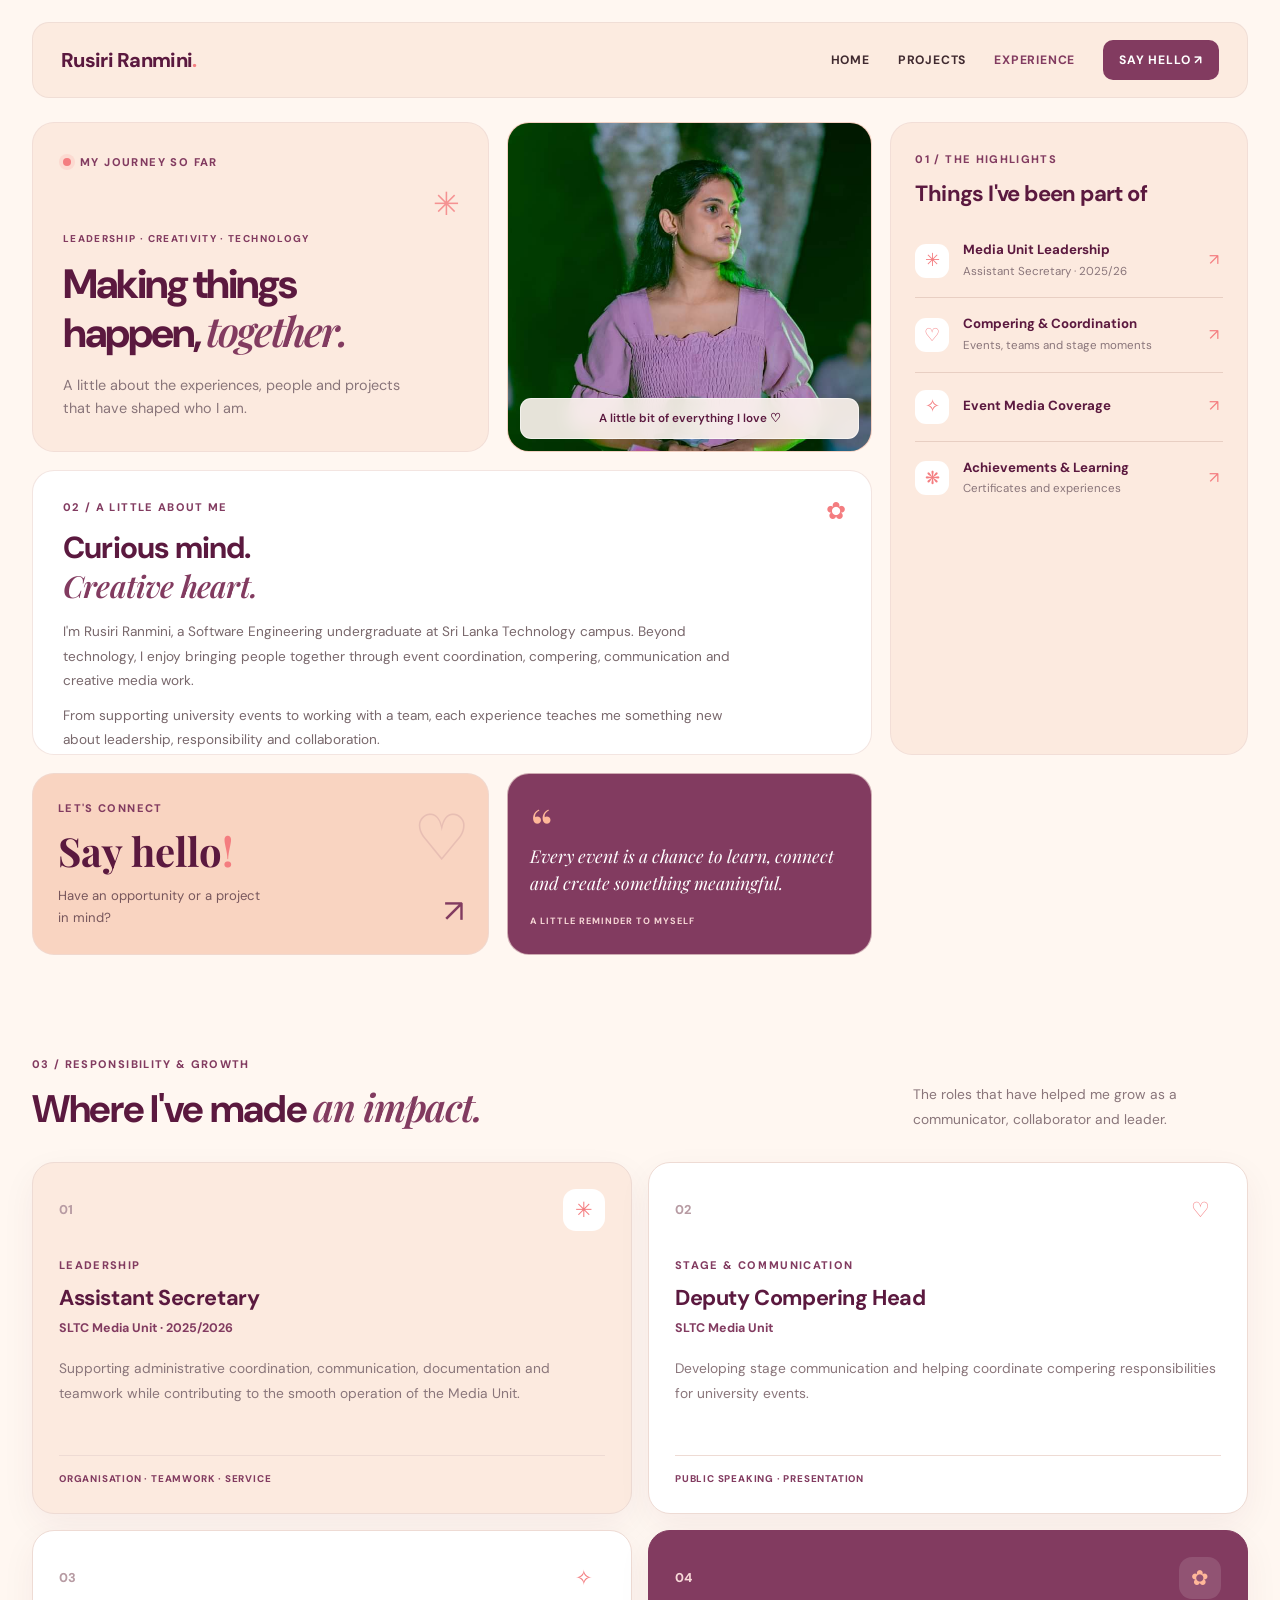
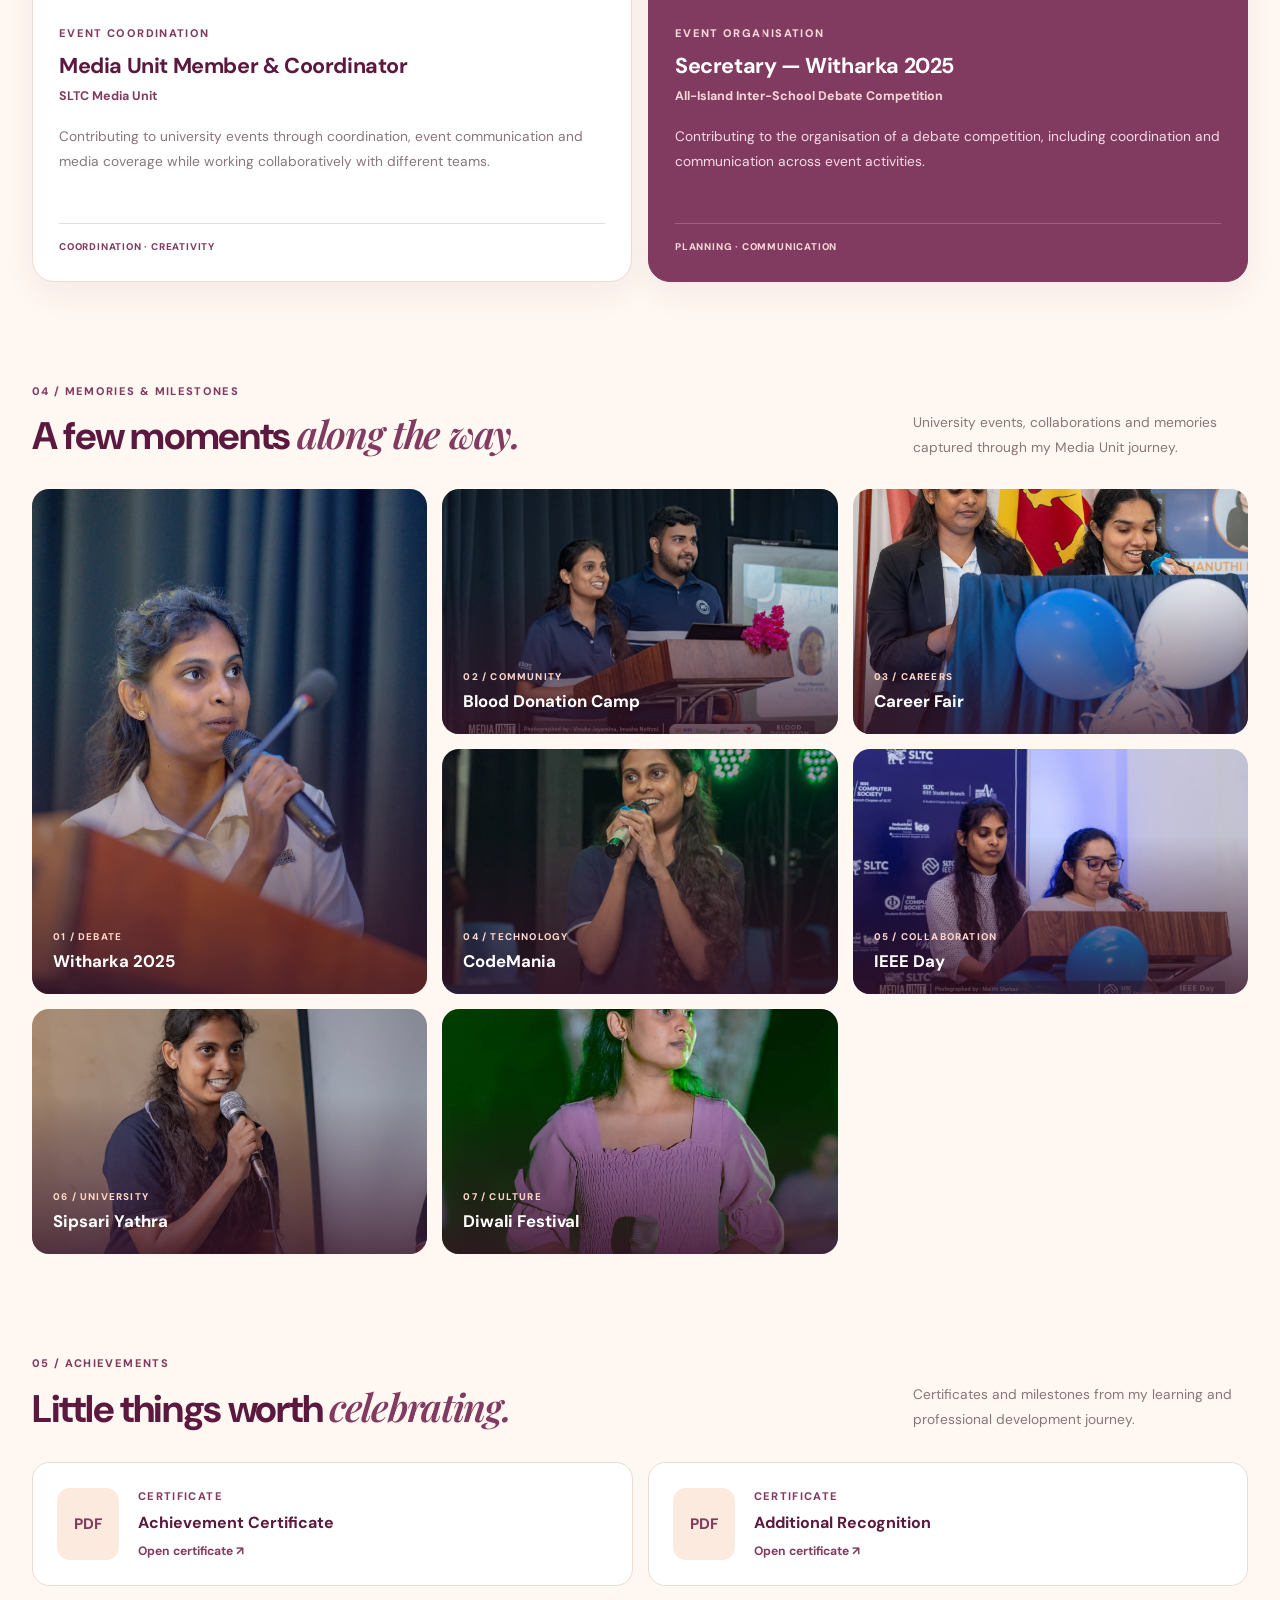
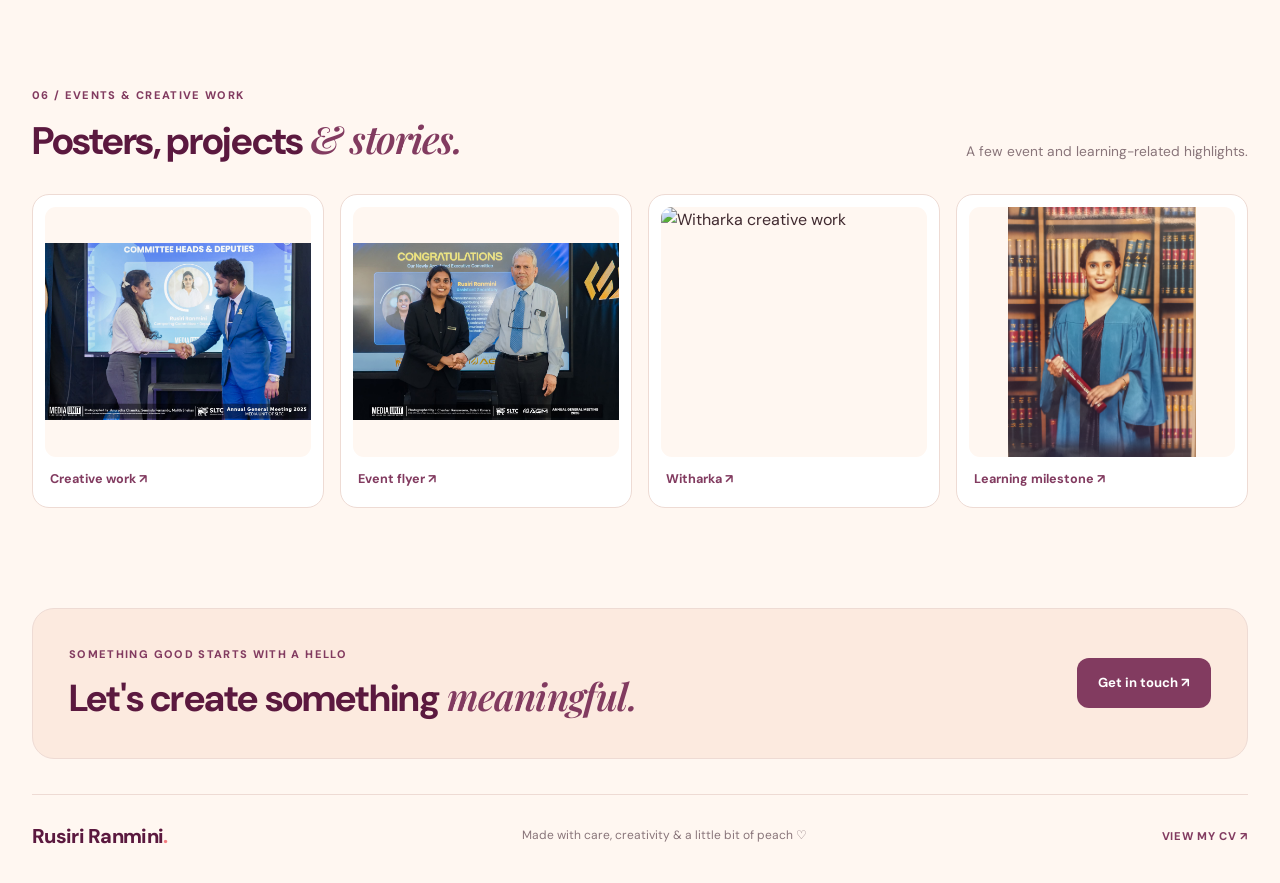
==== experience.html @ bc5a0834 "Prepare portfolio for publishing" ====
<!DOCTYPE html>
<html lang="en">
<head>
  <meta charset="UTF-8">
  <meta name="viewport" content="width=device-width, initial-scale=1.0">
  <meta name="description" content="Rusiri Ranmini's leadership, event management, media experience and achievements.">
  <title>Experience | Rusiri Ranmini</title>

  <link rel="preconnect" href="https://fonts.googleapis.com">
  <link rel="preconnect" href="https://fonts.gstatic.com" crossorigin>
  <link href="https://fonts.googleapis.com/css2?family=DM+Sans:wght@400;500;600;700;800&family=Playfair+Display:ital,wght@1,600;1,700&display=swap" rel="stylesheet">

  <link rel="stylesheet" href="experience.css">
</head>

<body>
  <div class="page-shell">

    <!-- NAVIGATION -->
    <header class="navbar">
      <a href="index.html" class="brand">Rusiri Ranmini<span>.</span></a>

      <nav class="nav-links">
        <a href="index.html">HOME</a>
        <a href="projects.html">PROJECTS</a>
        <a href="experience.html" class="active">EXPERIENCE</a>
        <a href="index.html#contact" class="nav-cta">SAY HELLO ↗</a>
      </nav>
    </header>

    <!-- HERO BENTO GRID -->
    <main>
      <section class="hero-grid">

        <div class="tile intro-tile">
          <span class="eyebrow"><span class="status-dot"></span> MY JOURNEY SO FAR</span>
          <div class="intro-bottom">
            <p class="small-label">LEADERSHIP · CREATIVITY · TECHNOLOGY</p>
            <h1>Making things<br>happen, <em>together.</em></h1>
            <p class="intro-note">
              A little about the experiences, people and projects
              that have shaped who I am.
            </p>
          </div>
          <span class="decorative-star">✳</span>
        </div>

        <div class="tile portrait-tile">
          <img
            src="images/experience/event photos/Diwali.jpeg"
            alt="Rusiri Ranmini at a university event"
            class="hero-photo"
          >
          <span class="photo-caption">A little bit of everything I love ♡</span>
        </div>

        <div class="tile highlights-tile">
          <div class="section-kicker">01 / THE HIGHLIGHTS</div>
          <h2>Things I've been part of</h2>

          <a href="#leadership" class="highlight-item">
            <span class="highlight-icon">✳</span>
            <span>
              <strong>Media Unit Leadership</strong>
              <small>Assistant Secretary · 2025/26</small>
            </span>
            <span class="item-arrow">↗</span>
          </a>

          <a href="#leadership" class="highlight-item">
            <span class="highlight-icon">♡</span>
            <span>
              <strong>Compering & Coordination</strong>
              <small>Events, teams and stage moments</small>
            </span>
            <span class="item-arrow">↗</span>
          </a>

          <a href="#events" class="highlight-item">
            <span class="highlight-icon">✧</span>
            <span>
              <strong>Event Media Coverage</strong>
            </span>
            <span class="item-arrow">↗</span>
          </a>

          <a href="#achievements" class="highlight-item">
            <span class="highlight-icon">❋</span>
            <span>
              <strong>Achievements & Learning</strong>
              <small>Certificates and experiences</small>
            </span>
            <span class="item-arrow">↗</span>
          </a>
        </div>

        <div class="tile about-tile">
          <span class="corner-icon">✿</span>
          <div class="section-kicker">02 / A LITTLE ABOUT ME</div>
          <h2>Curious mind.<br><em>Creative heart.</em></h2>
          <p>
            I'm Rusiri Ranmini, a Software Engineering undergraduate at
            Sri Lanka Technology campus. Beyond technology, I enjoy bringing
            people together through event coordination, compering,
            communication and creative media work.
          </p>
          <p>
            From supporting university events to working with a team,
            each experience teaches me something new about leadership,
            responsibility and collaboration.
          </p>
          <div class="tag-row">
            <span>Leadership</span>
            <span>Communication</span>
            <span>Event Management</span>
            <span>Creativity</span>
          </div>
        </div>

        <a href="index.html#contact" class="tile sayhi-tile">
          <span class="section-kicker">LET'S CONNECT</span>
          <h2>Say hello<span>!</span></h2>
          <p>Have an opportunity or a project in mind?</p>
          <span class="sayhi-arrow">↗</span>
          <span class="sayhi-decoration">♡</span>
        </a>

        <div class="tile quote-tile">
          <span class="quote-mark">“</span>
          <p>
            Every event is a chance to learn, connect and create
            something meaningful.
          </p>
          <span class="quote-credit">A LITTLE REMINDER TO MYSELF</span>
        </div>

      </section>

      <!-- LEADERSHIP -->
      <section class="content-section" id="leadership">
        <div class="section-heading">
          <div>
            <span class="section-kicker">03 / RESPONSIBILITY & GROWTH</span>
            <h2>Where I've made <em>an impact.</em></h2>
          </div>
          <p>
            The roles that have helped me grow as a communicator,
            collaborator and leader.
          </p>
        </div>

        <div class="role-grid">
          <article class="role-card role-featured">
            <div class="role-top">
              <span class="role-number">01</span>
              <span class="role-symbol">✳</span>
            </div>
            <span class="role-type">LEADERSHIP</span>
            <h3>Assistant Secretary</h3>
            <p class="role-organization">SLTC Media Unit · 2025/2026</p>
            <p class="role-description">
              Supporting administrative coordination, communication,
              documentation and teamwork while contributing to the
              smooth operation of the Media Unit.
            </p>
            <span class="role-footer">ORGANISATION · TEAMWORK · SERVICE</span>
          </article>

          <article class="role-card">
            <div class="role-top">
              <span class="role-number">02</span>
              <span class="role-symbol">♡</span>
            </div>
            <span class="role-type">STAGE & COMMUNICATION</span>
            <h3>Deputy Compering Head</h3>
            <p class="role-organization">SLTC Media Unit</p>
            <p class="role-description">
              Developing stage communication and helping coordinate
              compering responsibilities for university events.
            </p>
            <span class="role-footer">PUBLIC SPEAKING · PRESENTATION</span>
          </article>

          <article class="role-card">
            <div class="role-top">
              <span class="role-number">03</span>
              <span class="role-symbol">✧</span>
            </div>
            <span class="role-type">EVENT COORDINATION</span>
            <h3>Media Unit Member & Coordinator</h3>
            <p class="role-organization">SLTC Media Unit</p>
            <p class="role-description">
              Contributing to university events through coordination,
              event communication and media coverage while working
              collaboratively with different teams.
            </p>
            <span class="role-footer">COORDINATION · CREATIVITY</span>
          </article>

          <article class="role-card role-dark">
            <div class="role-top">
              <span class="role-number">04</span>
              <span class="role-symbol">✿</span>
            </div>
            <span class="role-type">EVENT ORGANISATION</span>
            <h3>Secretary — Witharka 2025</h3>
            <p class="role-organization">All-Island Inter-School Debate Competition</p>
            <p class="role-description">
              Contributing to the organisation of a debate competition,
              including coordination and communication across event
              activities.
            </p>
            <span class="role-footer">PLANNING · COMMUNICATION</span>
          </article>
        </div>
      </section>

      <!-- EVENTS GALLERY -->
      <section class="content-section" id="events">
        <div class="section-heading">
          <div>
            <span class="section-kicker">04 / MEMORIES & MILESTONES</span>
            <h2>A few moments <em>along the way.</em></h2>
          </div>
          <p>
            University events, collaborations and memories
            captured through my Media Unit journey.
          </p>
        </div>

        <div class="event-grid">

          <article class="event-card event-tall">
            <img src="images/experience/event photos/witharka.jpeg"
                 alt="Witharka event" loading="lazy">
            <div class="event-overlay">
              <span>01 / DEBATE</span>
              <h3>Witharka 2025</h3>
            </div>
          </article>

          <article class="event-card">
            <img src="images/experience/event photos/blooddonation.jpeg"
                 alt="Blood Donation Camp" loading="lazy">
            <div class="event-overlay">
              <span>02 / COMMUNITY</span>
              <h3>Blood Donation Camp</h3>
            </div>
          </article>

          <article class="event-card">
            <img src="images/experience/event photos/careerfair.jpeg"
                 alt="Career fair" loading="lazy">
            <div class="event-overlay">
              <span>03 / CAREERS</span>
              <h3>Career Fair</h3>
            </div>
          </article>

          <article class="event-card">
            <img src="images/experience/event photos/codemania.jpeg"
                 alt="CodeMania event" loading="lazy">
            <div class="event-overlay">
              <span>04 / TECHNOLOGY</span>
              <h3>CodeMania</h3>
            </div>
          </article>

          <article class="event-card">
            <img src="images/experience/event photos/IEEE Day.jpeg"
                 alt="IEEE Day" loading="lazy">
            <div class="event-overlay">
              <span>05 / COLLABORATION</span>
              <h3>IEEE Day</h3>
            </div>
          </article>

          <article class="event-card">
            <img src="images/experience/event photos/sipsariyathra.jpeg"
                 alt="Sipsari Yathra" loading="lazy">
            <div class="event-overlay">
              <span>06 / UNIVERSITY</span>
              <h3>Sipsari Yathra</h3>
            </div>
          </article>

          <article class="event-card">
            <img src="images/experience/event photos/Diwali.jpeg"
                 alt="Diwali Festival" loading="lazy">
            <div class="event-overlay">
              <span>07 / CULTURE</span>
              <h3>Diwali Festival</h3>
            </div>
          </article>

        </div>
      </section>

      <!-- CERTIFICATES -->
      <section class="content-section" id="achievements">
        <div class="section-heading">
          <div>
            <span class="section-kicker">05 / ACHIEVEMENTS</span>
            <h2>Little things worth <em>celebrating.</em></h2>
          </div>
          <p>
            Certificates and milestones from my learning
            and professional development journey.
          </p>
        </div>

        <div class="achievement-grid">

          <a class="achievement-card"
             href="images/achievements/certificate/achievment.pdf"
             target="_blank" rel="noopener">
            <div class="document-icon">PDF</div>
            <div>
              <span class="role-type">CERTIFICATE</span>
              <h3>Achievement Certificate</h3>
              <p>Open certificate ↗</p>
            </div>
          </a>

          <a class="achievement-card"
             href="images/achievements/certificate/achievment1.pdf"
             target="_blank" rel="noopener">
            <div class="document-icon">PDF</div>
            <div>
              <span class="role-type">CERTIFICATE</span>
              <h3>Additional Recognition</h3>
              <p>Open certificate ↗</p>
            </div>
          </a>

        </div>
      </section>

      <!-- FLYERS -->
      <section class="content-section" id="flyers">
        <div class="section-heading">
          <div>
            <span class="section-kicker">06 / EVENTS & CREATIVE WORK</span>
            <h2>Posters, projects <em>& stories.</em></h2>
          </div>
          <p>A few event and learning-related highlights.</p>
        </div>

        <div class="flyer-grid">
          <a class="flyer-card"
             href="images/achievements/flyers/achievment2.jpeg"
             target="_blank" rel="noopener">
            <img src="images/achievements/flyers/achievment2.jpeg"
                 alt="Event creative work" loading="lazy">
            <span>Creative work ↗</span>
          </a>

          <a class="flyer-card"
             href="images/achievements/flyers/achievment3.jpeg"
             target="_blank" rel="noopener">
            <img src="images/achievements/flyers/achievment3.jpeg"
                 alt="Event flyer" loading="lazy">
            <span>Event flyer ↗</span>
          </a>

          <a class="flyer-card"
             href="images/achievements/flyers/Witharka Assistant secretary.jpg"
             target="_blank" rel="noopener">
            <img src="images/achievements/flyers/Witharka Assistant secretary.jpg"
                 alt="Witharka creative work" loading="lazy">
            <span>Witharka ↗</span>
          </a>

          <a class="flyer-card"
             href="images/achievements/flyers/deploma english.jpg"
             target="_blank" rel="noopener">
            <img src="images/achievements/flyers/deploma english.jpg"
                 alt="English diploma" loading="lazy">
            <span>Learning milestone ↗</span>
          </a>
        </div>
      </section>

      <!-- CONTACT STRIP -->
      <section class="contact-strip">
        <div>
          <span class="section-kicker">SOMETHING GOOD STARTS WITH A HELLO</span>
          <h2>Let's create something <em>meaningful.</em></h2>
        </div>
        <a class="berry-button" href="index.html#contact">Get in touch ↗</a>
      </section>

    </main>

    <footer class="footer">
      <a href="index.html" class="brand">Rusiri Ranmini<span>.</span></a>
      <p>Made with care, creativity & a little bit of peach ♡</p>
      <a href="Rusiri Ranmini CV .pdf" target="_blank" rel="noopener">
        VIEW MY CV ↗
      </a>
    </footer>

  </div>
</body>
</html>
---- experience.css ----
/* =========================================
   RUSIRI RANMINI — EXPERIENCE PAGE
   Peach · Cream · Berry
========================================= */

:root {
  --cream: #FFF7F1;
  --cream-deep: #FCEADF;
  --peach: #FFB899;
  --coral: #F47D80;
  --berry: #823B60;
  --plum: #5B193F;
  --ink: #402A30;
  --muted: #89757A;
  --white: #FFFFFF;
  --line: #EEDBD4;
  --shadow: 0 12px 35px rgba(91, 25, 63, 0.055);
  --radius: 22px;
}

* {
  box-sizing: border-box;
  margin: 0;
  padding: 0;
}

html {
  scroll-behavior: smooth;
  scroll-padding-top: 100px;
}

body {
  background: var(--cream);
  color: var(--ink);
  font-family: "DM Sans", sans-serif;
  line-height: 1.65;
  -webkit-font-smoothing: antialiased;
}

a {
  color: inherit;
  text-decoration: none;
}

img {
  display: block;
  max-width: 100%;
}

.page-shell {
  width: min(1440px, calc(100% - 64px));
  margin: 0 auto;
}

/* NAVIGATION */

.navbar {
  position: sticky;
  top: 12px;
  z-index: 20;
  display: flex;
  justify-content: space-between;
  align-items: center;
  gap: 24px;
  margin: 22px 0 24px;
  padding: 17px 28px;
  background: rgba(252, 234, 223, 0.94);
  border: 1px solid rgba(238, 219, 212, 0.8);
  border-radius: 17px;
  backdrop-filter: blur(14px);
}

.brand {
  font-size: 1.25rem;
  font-weight: 800;
  letter-spacing: -0.7px;
  color: var(--plum);
  white-space: nowrap;
}

.brand span {
  color: var(--coral);
}

.nav-links {
  display: flex;
  align-items: center;
  gap: 28px;
}

.nav-links a {
  font-size: 0.76rem;
  font-weight: 700;
  letter-spacing: 0.8px;
  transition: color 0.2s ease;
}

.nav-links a:hover,
.nav-links a.active {
  color: var(--berry);
}

.nav-links .nav-cta {
  padding: 10px 16px;
  background: var(--berry);
  color: var(--white);
  border-radius: 10px;
}

.nav-links .nav-cta:hover {
  background: var(--plum);
}

/* SHARED TILES */

.tile {
  position: relative;
  min-width: 0;
  overflow: hidden;
  border: 1px solid rgba(238, 219, 212, 0.7);
  border-radius: var(--radius);
  background: var(--white);
}

.section-kicker,
.small-label,
.role-type {
  display: block;
  color: var(--berry);
  font-size: 0.69rem;
  font-weight: 800;
  letter-spacing: 1.35px;
}

.hero-grid {
  display: grid;
  grid-template-columns: 1.15fr 0.92fr 0.9fr;
  grid-template-rows: 330px 285px;
  gap: 18px;
}

.intro-tile {
  display: flex;
  flex-direction: column;
  justify-content: space-between;
  padding: 30px;
  background: var(--cream-deep);
}

.eyebrow {
  display: flex;
  align-items: center;
  gap: 9px;
  color: var(--berry);
  font-size: 0.7rem;
  font-weight: 800;
  letter-spacing: 1.4px;
}

.status-dot {
  width: 8px;
  height: 8px;
  border-radius: 50%;
  background: var(--coral);
  box-shadow: 0 0 0 4px rgba(244, 125, 128, 0.15);
}

.intro-bottom {
  position: relative;
  z-index: 1;
}

.small-label {
  margin-bottom: 14px;
  font-size: 0.62rem;
}

.intro-tile h1 {
  color: var(--plum);
  font-size: clamp(2.2rem, 3.2vw, 3.65rem);
  font-weight: 800;
  line-height: 1.12;
  letter-spacing: -2px;
}

.intro-tile h1 em,
.section-heading h2 em,
.about-tile h2 em,
.contact-strip h2 em {
  color: var(--berry);
  font-family: "Playfair Display", serif;
  font-weight: 600;
}

.intro-note {
  max-width: 350px;
  margin-top: 17px;
  color: var(--muted);
  font-size: 0.9rem;
}

.decorative-star {
  position: absolute;
  top: 55px;
  right: 28px;
  color: var(--coral);
  font-size: 2rem;
  opacity: 0.8;
}

.portrait-tile {
  background: var(--peach);
}

.hero-photo {
  width: 100%;
  height: 100%;
  object-fit: cover;
  object-position: center 35%;
  transition: transform 0.5s ease;
}

.portrait-tile:hover .hero-photo {
  transform: scale(1.035);
}

.photo-caption {
  position: absolute;
  right: 12px;
  bottom: 12px;
  left: 12px;
  padding: 10px 13px;
  border: 1px solid rgba(255, 255, 255, 0.55);
  border-radius: 11px;
  background: rgba(255, 247, 241, 0.9);
  color: var(--plum);
  font-size: 0.73rem;
  font-weight: 600;
  text-align: center;
  backdrop-filter: blur(8px);
}

/* HIGHLIGHTS */

.highlights-tile {
  grid-column: 3;
  grid-row: 1 / 3;
  padding: 27px 24px;
  background: var(--cream-deep);
}

.highlights-tile h2 {
  margin: 12px 0 15px;
  color: var(--plum);
  font-size: 1.38rem;
  line-height: 1.3;
  letter-spacing: -0.6px;
}

.highlight-item {
  display: grid;
  grid-template-columns: 38px minmax(0, 1fr) 14px;
  align-items: center;
  gap: 10px;
  padding: 17px 0;
  border-bottom: 1px solid #E8CFC3;
  transition: padding 0.2s ease;
}

.highlight-item:last-child {
  border-bottom: none;
}

.highlight-item:hover {
  padding-right: 3px;
  padding-left: 3px;
}

.highlight-icon {
  display: grid;
  width: 34px;
  height: 34px;
  place-items: center;
  border-radius: 11px;
  background: var(--white);
  color: var(--coral);
  font-size: 1.15rem;
}

.highlight-item strong,
.highlight-item small {
  display: block;
}

.highlight-item strong {
  color: var(--plum);
  font-size: 0.83rem;
  line-height: 1.4;
}

.highlight-item small {
  margin-top: 4px;
  color: var(--muted);
  font-size: 0.72rem;
  line-height: 1.45;
}

.item-arrow {
  color: var(--coral);
  font-size: 1rem;
}

/* ABOUT TILE */

.about-tile {
  grid-column: 1 / 3;
  padding: 27px 30px;
  background: var(--white);
}

.corner-icon {
  position: absolute;
  top: 20px;
  right: 25px;
  color: var(--coral);
  font-size: 1.5rem;
}

.about-tile h2 {
  margin-top: 13px;
  margin-bottom: 13px;
  color: var(--plum);
  font-size: 1.9rem;
  line-height: 1.25;
  letter-spacing: -0.8px;
}

.about-tile p {
  max-width: 670px;
  margin-bottom: 10px;
  color: #78676B;
  font-size: 0.85rem;
  line-height: 1.8;
}

.tag-row {
  display: flex;
  flex-wrap: wrap;
  gap: 7px;
  margin-top: 13px;
}

.tag-row span {
  padding: 6px 10px;
  border: 1px solid var(--line);
  border-radius: 30px;
  background: var(--cream);
  color: var(--berry);
  font-size: 0.66rem;
  font-weight: 700;
}

/* SAY HI + QUOTE */

.sayhi-tile {
  display: flex;
  flex-direction: column;
  justify-content: center;
  padding: 25px;
  background: #F9D4C1;
  transition: background 0.25s ease;
}

.sayhi-tile:hover {
  background: #F6C5AD;
}

.sayhi-tile h2 {
  position: relative;
  z-index: 1;
  margin-top: 12px;
  color: var(--plum);
  font-family: "Playfair Display", serif;
  font-size: 2.5rem;
  line-height: 1.1;
}

.sayhi-tile h2 span {
  color: var(--coral);
}

.sayhi-tile p {
  max-width: 210px;
  margin-top: 12px;
  color: #77565C;
  font-size: 0.82rem;
}

.sayhi-arrow {
  position: absolute;
  right: 24px;
  bottom: 16px;
  color: var(--berry);
  font-size: 2rem;
  transition: transform 0.2s ease;
}

.sayhi-tile:hover .sayhi-arrow {
  transform: translate(4px, -4px);
}

.sayhi-decoration {
  position: absolute;
  top: 12px;
  right: 18px;
  color: rgba(130, 59, 96, 0.14);
  font-size: 4rem;
}

.quote-tile {
  display: flex;
  flex-direction: column;
  justify-content: center;
  padding: 22px;
  background: var(--berry);
  color: var(--white);
}

.quote-mark {
  height: 35px;
  color: var(--peach);
  font-family: "Playfair Display", serif;
  font-size: 3.5rem;
  line-height: 1;
}

.quote-tile p {
  margin: 8px 0 17px;
  font-family: "Playfair Display", serif;
  font-size: 1.1rem;
  font-style: italic;
  line-height: 1.55;
}

.quote-credit {
  color: #F6D7D6;
  font-size: 0.57rem;
  font-weight: 700;
  letter-spacing: 1px;
}

/* GENERAL CONTENT SECTIONS */

.content-section {
  padding-top: 100px;
}

.section-heading {
  display: flex;
  justify-content: space-between;
  align-items: end;
  gap: 30px;
  margin-bottom: 30px;
}

.section-heading h2 {
  margin-top: 10px;
  color: var(--plum);
  font-size: clamp(1.8rem, 3vw, 2.8rem);
  line-height: 1.2;
  letter-spacing: -1.3px;
}

.section-heading > p {
  max-width: 335px;
  color: var(--muted);
  font-size: 0.86rem;
  line-height: 1.8;
}

/* ROLE CARDS */

.role-grid {
  display: grid;
  grid-template-columns: repeat(2, minmax(0, 1fr));
  gap: 16px;
}

.role-card {
  min-width: 0;
  padding: 26px;
  border: 1px solid var(--line);
  border-radius: var(--radius);
  background: var(--white);
  box-shadow: var(--shadow);
  transition: transform 0.25s ease, box-shadow 0.25s ease;
}

.role-card:hover {
  transform: translateY(-4px);
  box-shadow: 0 18px 38px rgba(91, 25, 63, 0.09);
}

.role-featured {
  background: #FCEADF;
}

.role-top {
  display: flex;
  justify-content: space-between;
  align-items: center;
  margin-bottom: 25px;
}

.role-number {
  color: #B79BA3;
  font-size: 0.8rem;
  font-weight: 800;
}

.role-symbol {
  display: grid;
  width: 42px;
  height: 42px;
  place-items: center;
  border-radius: 13px;
  background: var(--white);
  color: var(--coral);
  font-size: 1.3rem;
}

.role-card h3 {
  margin-top: 9px;
  color: var(--plum);
  font-size: 1.35rem;
  line-height: 1.4;
  letter-spacing: -0.4px;
}

.role-organization {
  margin-top: 5px;
  color: var(--berry);
  font-size: 0.78rem;
  font-weight: 700;
}

.role-description {
  min-height: 78px;
  margin-top: 17px;
  color: var(--muted);
  font-size: 0.86rem;
  line-height: 1.8;
}

.role-footer {
  display: block;
  margin-top: 21px;
  padding-top: 15px;
  border-top: 1px solid var(--line);
  color: var(--berry);
  font-size: 0.61rem;
  font-weight: 800;
  letter-spacing: 0.8px;
}

.role-dark {
  background: var(--berry);
  border-color: var(--berry);
}

.role-dark .role-number,
.role-dark .role-type,
.role-dark .role-organization,
.role-dark .role-footer {
  color: #F7D8D8;
}

.role-dark h3 {
  color: var(--white);
}

.role-dark .role-description {
  color: #F2DCE5;
}

.role-dark .role-footer {
  border-color: rgba(255, 255, 255, 0.2);
}

.role-dark .role-symbol {
  background: rgba(255, 255, 255, 0.12);
  color: var(--peach);
}

/* EVENT GALLERY */

.event-grid {
  display: grid;
  grid-template-columns: repeat(3, minmax(0, 1fr));
  grid-auto-rows: 245px;
  gap: 15px;
}

.event-card {
  position: relative;
  overflow: hidden;
  min-width: 0;
  border-radius: 17px;
  background: var(--cream-deep);
}

.event-card.event-tall {
  grid-row: span 2;
}

.event-card img {
  width: 100%;
  height: 100%;
  object-fit: cover;
  object-position: center;
  transition: transform 0.5s ease;
}

.event-card:hover img {
  transform: scale(1.045);
}

.event-overlay {
  position: absolute;
  inset: 35% 0 0;
  display: flex;
  flex-direction: column;
  justify-content: end;
  padding: 21px;
  background: linear-gradient(
    to bottom,
    transparent,
    rgba(55, 19, 38, 0.78)
  );
  color: var(--white);
}

.event-overlay span {
  color: #FFD6C7;
  font-size: 0.61rem;
  font-weight: 800;
  letter-spacing: 1.2px;
}

.event-overlay h3 {
  margin-top: 5px;
  font-size: 1.05rem;
  line-height: 1.4;
}

/* ACHIEVEMENTS */

.achievement-grid {
  display: grid;
  grid-template-columns: repeat(2, minmax(0, 1fr));
  gap: 15px;
}

.achievement-card {
  display: flex;
  align-items: center;
  gap: 19px;
  min-width: 0;
  padding: 24px;
  border: 1px solid var(--line);
  border-radius: 17px;
  background: var(--white);
  transition: transform 0.2s ease, border-color 0.2s ease;
}

.achievement-card:hover {
  transform: translateY(-3px);
  border-color: var(--coral);
}

.document-icon {
  display: grid;
  flex: 0 0 62px;
  height: 72px;
  place-items: center;
  border-radius: 13px;
  background: #FCEADF;
  color: var(--berry);
  font-size: 0.95rem;
  font-weight: 800;
}

.achievement-card h3 {
  margin: 5px 0;
  color: var(--plum);
  font-size: 1rem;
}

.achievement-card p {
  color: var(--berry);
  font-size: 0.76rem;
  font-weight: 700;
}

/* FLYERS */

.flyer-grid {
  display: grid;
  grid-template-columns: repeat(4, minmax(0, 1fr));
  gap: 16px;
}

.flyer-card {
  display: flex;
  flex-direction: column;
  gap: 12px;
  min-width: 0;
  padding: 12px;
  border: 1px solid var(--line);
  border-radius: 17px;
  background: var(--white);
  transition: transform 0.25s ease;
}

.flyer-card:hover {
  transform: translateY(-4px);
}

.flyer-card img {
  width: 100%;
  height: 250px;
  border-radius: 11px;
  background: var(--cream);
  object-fit: contain;
}

.flyer-card span {
  padding: 0 5px 5px;
  color: var(--berry);
  font-size: 0.79rem;
  font-weight: 700;
}

/* CONTACT STRIP */

.contact-strip {
  display: flex;
  justify-content: space-between;
  align-items: center;
  gap: 25px;
  margin-top: 100px;
  padding: 36px;
  border: 1px solid var(--line);
  border-radius: var(--radius);
  background: var(--cream-deep);
}

.contact-strip h2 {
  margin-top: 9px;
  color: var(--plum);
  font-size: clamp(1.5rem, 3vw, 2.35rem);
  line-height: 1.25;
  letter-spacing: -0.8px;
}

.berry-button {
  flex-shrink: 0;
  padding: 14px 21px;
  border-radius: 12px;
  background: var(--berry);
  color: var(--white);
  font-size: 0.82rem;
  font-weight: 700;
  transition: background 0.2s ease, transform 0.2s ease;
}

.berry-button:hover {
  transform: translateY(-2px);
  background: var(--plum);
}

/* FOOTER */

.footer {
  display: flex;
  justify-content: space-between;
  align-items: center;
  gap: 20px;
  margin-top: 35px;
  padding: 25px 0 30px;
  border-top: 1px solid var(--line);
}

.footer p {
  color: var(--muted);
  font-size: 0.75rem;
  text-align: center;
}

.footer > a:last-child {
  color: var(--berry);
  font-size: 0.7rem;
  font-weight: 800;
  letter-spacing: 0.7px;
}

/* TABLETS */

@media (max-width: 1050px) {
  .page-shell {
    width: min(100% - 40px, 900px);
  }

  .hero-grid {
    grid-template-columns: 1.1fr 0.9fr;
    grid-template-rows: 310px auto auto;
  }

  .highlights-tile {
    grid-column: 1 / 3;
    grid-row: auto;
  }

  .highlights-tile .highlight-item {
    grid-template-columns: 38px minmax(0, 1fr) 14px;
  }

  .about-tile {
    grid-column: 1 / 3;
  }

  .sayhi-tile,
  .quote-tile {
    min-height: 190px;
  }

  .event-grid {
    grid-template-columns: repeat(2, minmax(0, 1fr));
  }

  .flyer-grid {
    grid-template-columns: repeat(2, minmax(0, 1fr));
  }
}

/* MOBILE */

@media (max-width: 650px) {
  .page-shell {
    width: calc(100% - 28px);
  }

  .navbar {
    position: relative;
    top: 0;
    flex-direction: column;
    align-items: flex-start;
    gap: 14px;
    margin-top: 14px;
    padding: 19px;
  }

  .brand {
    font-size: 1.2rem;
  }

  .nav-links {
    width: 100%;
    flex-wrap: wrap;
    gap: 12px 18px;
  }

  .nav-links a {
    font-size: 0.67rem;
  }

  .nav-links .nav-cta {
    padding: 8px 11px;
  }

  .hero-grid {
    grid-template-columns: 1fr 1fr;
    grid-template-rows: auto 300px auto auto;
    gap: 12px;
  }

  .intro-tile {
    grid-column: 1 / 3;
    min-height: 300px;
    padding: 24px;
  }

  .intro-tile h1 {
    font-size: clamp(2.2rem, 9vw, 3rem);
    letter-spacing: -1.5px;
  }

  .intro-note {
    max-width: 300px;
    font-size: 0.83rem;
  }

  .portrait-tile {
    grid-column: 1 / 3;
    height: 340px;
  }

  .highlights-tile {
    grid-column: 1 / 3;
    padding: 23px 19px;
  }

  .about-tile {
    grid-column: 1 / 3;
    padding: 23px;
  }

  .about-tile h2 {
    font-size: 1.7rem;
  }

  .about-tile p {
    font-size: 0.82rem;
  }

  .sayhi-tile,
  .quote-tile {
    min-height: 210px;
    padding: 18px;
  }

  .sayhi-tile h2 {
    font-size: 2rem;
  }

  .sayhi-tile p {
    font-size: 0.75rem;
  }

  .quote-tile p {
    font-size: 0.98rem;
  }

  .content-section {
    padding-top: 68px;
  }

  .section-heading {
    flex-direction: column;
    align-items: flex-start;
    gap: 12px;
    margin-bottom: 22px;
  }

  .section-heading h2 {
    font-size: 2rem;
  }

  .section-heading > p {
    font-size: 0.81rem;
  }

  .role-grid,
  .achievement-grid {
    grid-template-columns: 1fr;
  }

  .role-card {
    padding: 23px;
  }

  .role-description {
    min-height: 0;
  }

  .event-grid {
    grid-template-columns: repeat(2, minmax(0, 1fr));
    grid-auto-rows: 190px;
    gap: 10px;
  }

  .event-card.event-tall {
    grid-row: span 1;
  }

  .event-overlay {
    padding: 12px;
  }

  .event-overlay h3 {
    font-size: 0.85rem;
  }

  .event-overlay span {
    font-size: 0.52rem;
  }

  .flyer-grid {
    grid-template-columns: repeat(2, minmax(0, 1fr));
    gap: 10px;
  }

  .flyer-card {
    padding: 8px;
  }

  .flyer-card img {
    height: 200px;
  }

  .flyer-card span {
    font-size: 0.7rem;
  }

  .contact-strip {
    flex-direction: column;
    align-items: flex-start;
    margin-top: 65px;
    padding: 25px 20px;
  }

  .contact-strip h2 {
    font-size: 1.8rem;
  }

  .footer {
    flex-direction: column;
    gap: 12px;
    text-align: center;
  }
}

/* REDUCED MOTION */

@media (prefers-reduced-motion: reduce) {
  *,
  *::before,
  *::after {
    scroll-behavior: auto !important;
    transition-duration: 0.01ms !important;
  }
}
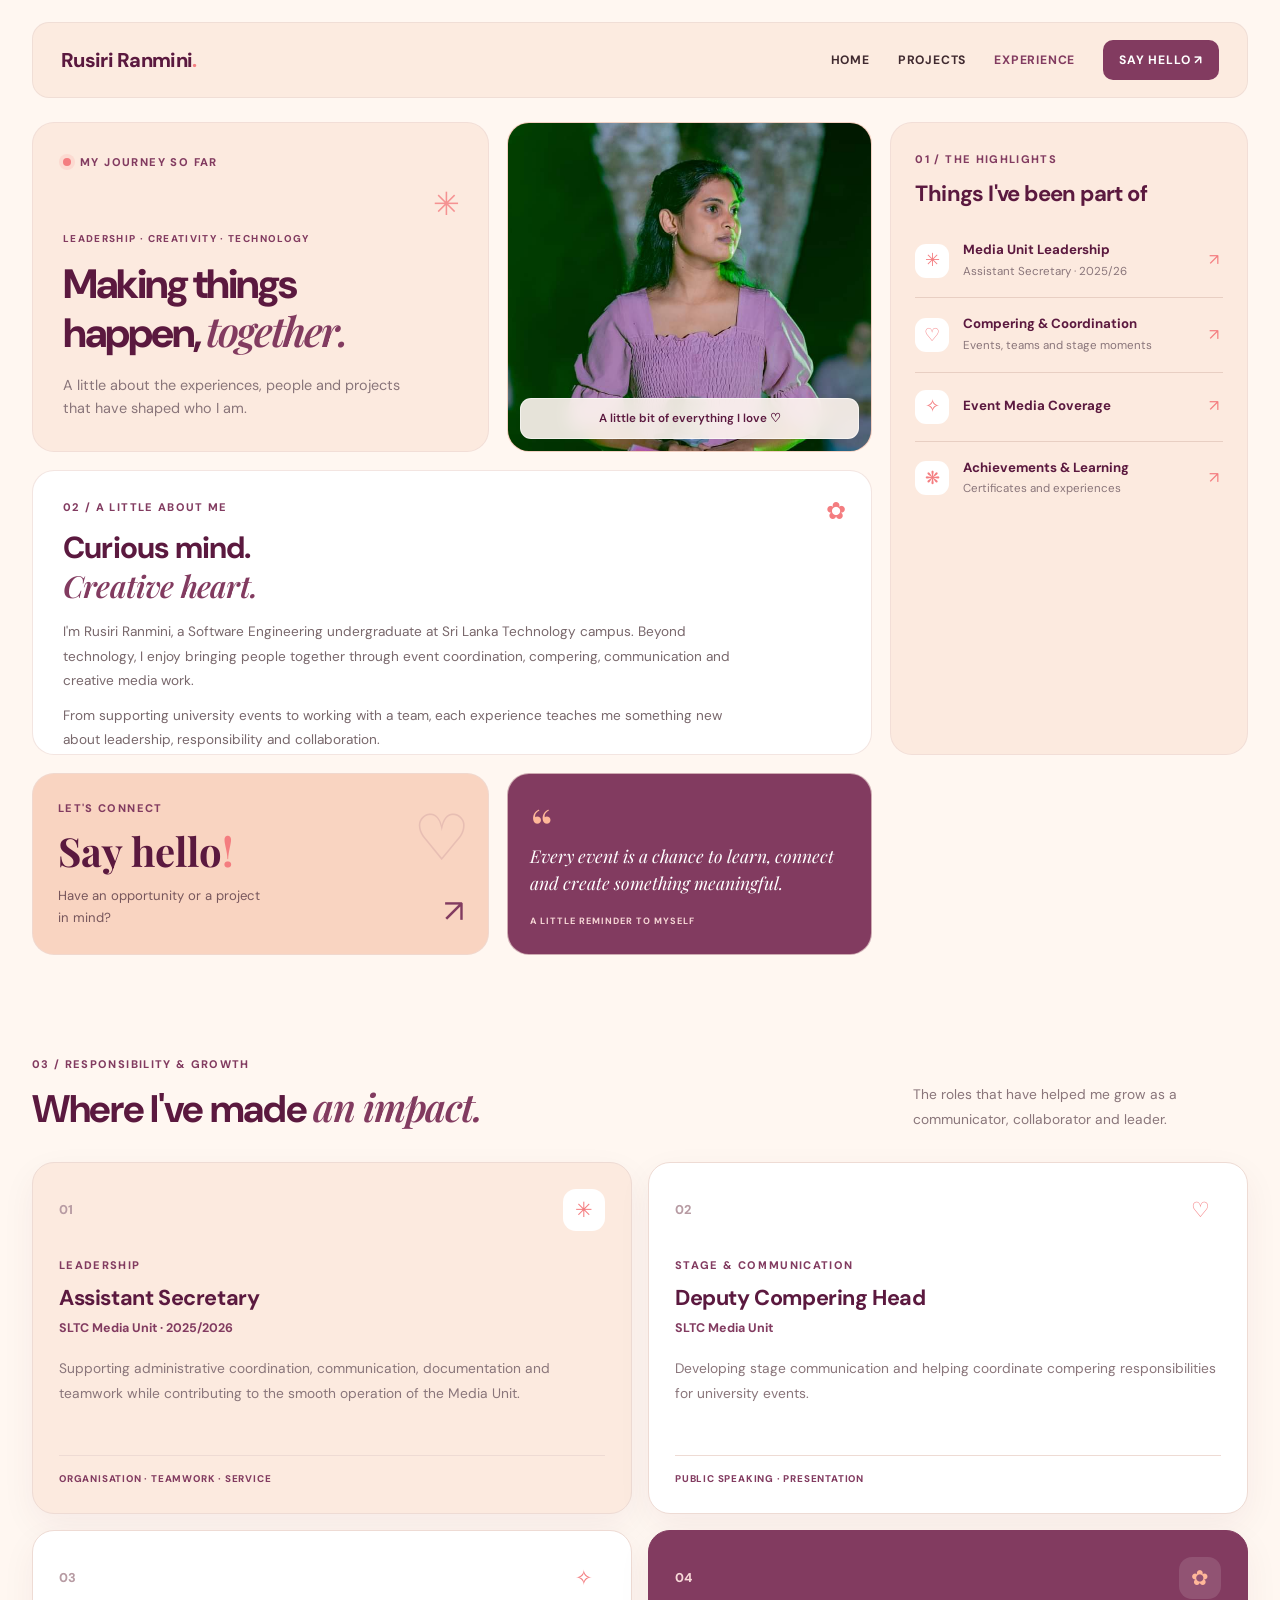
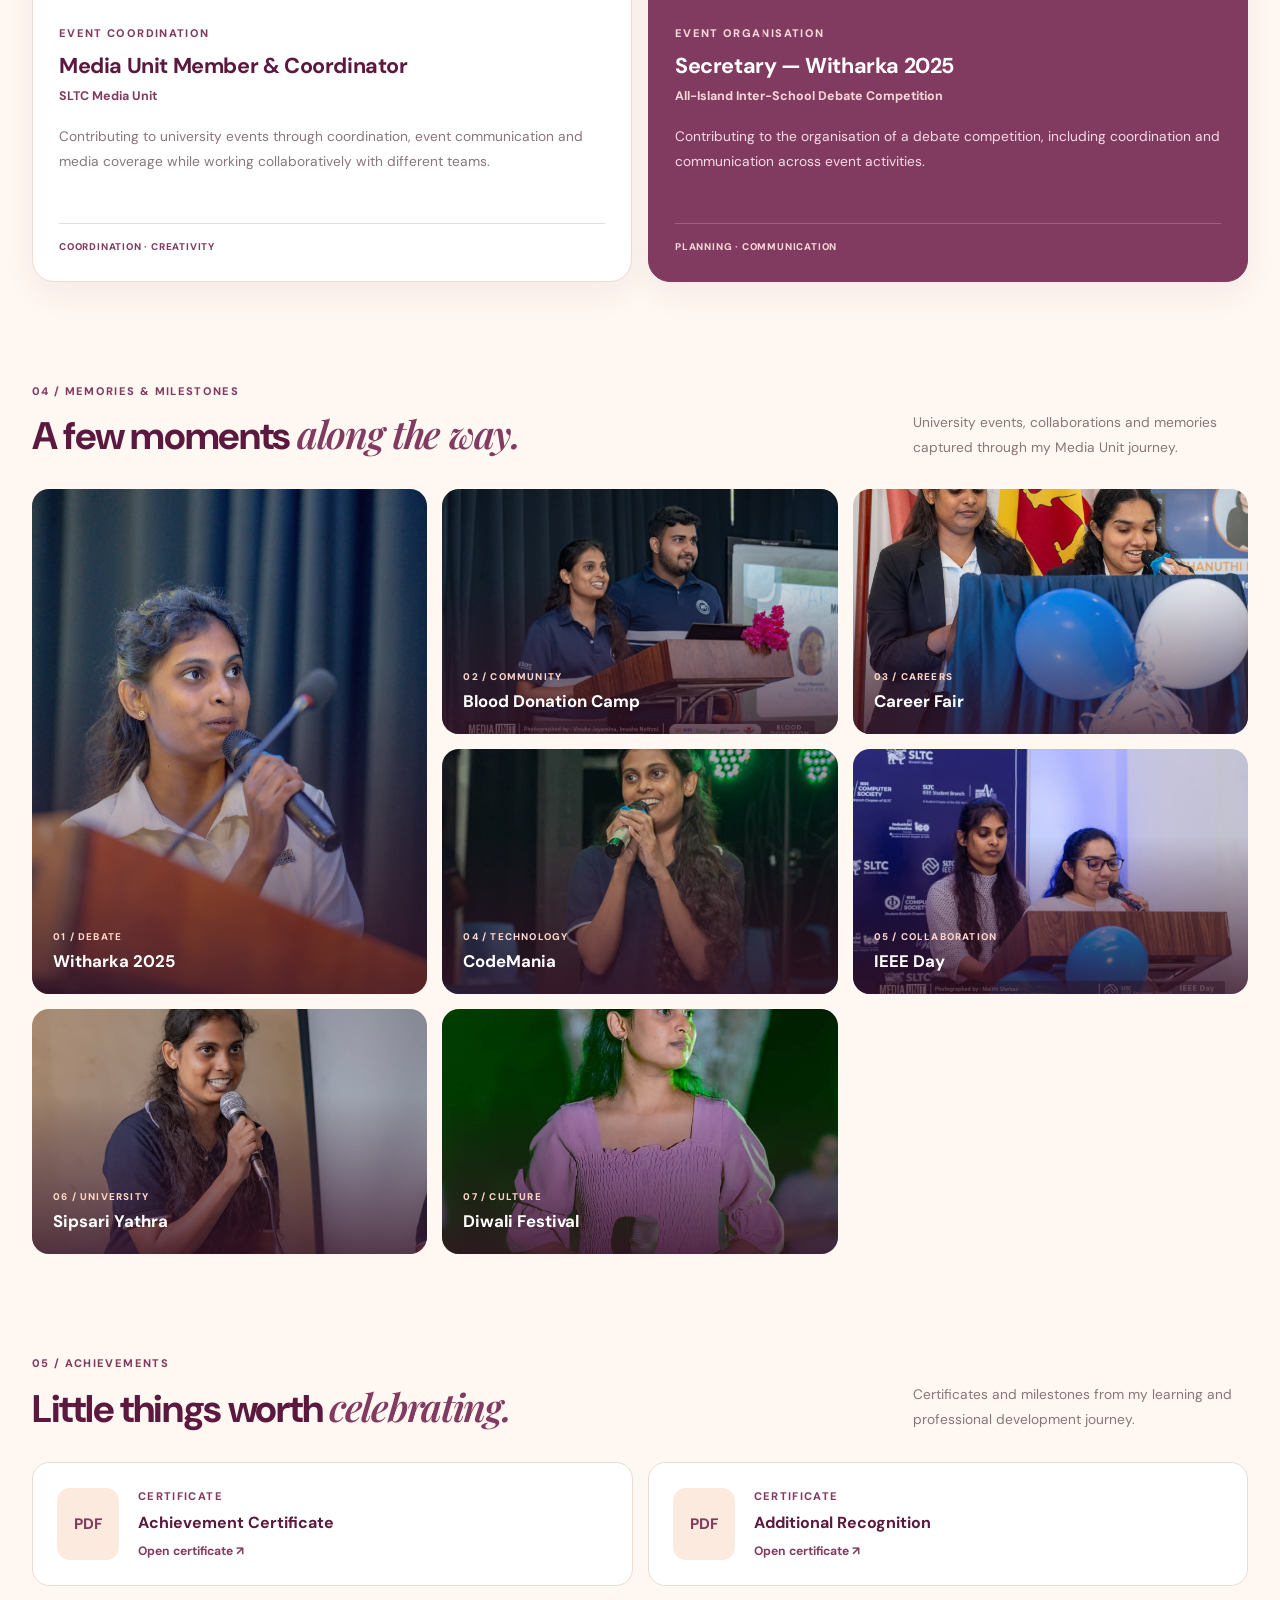
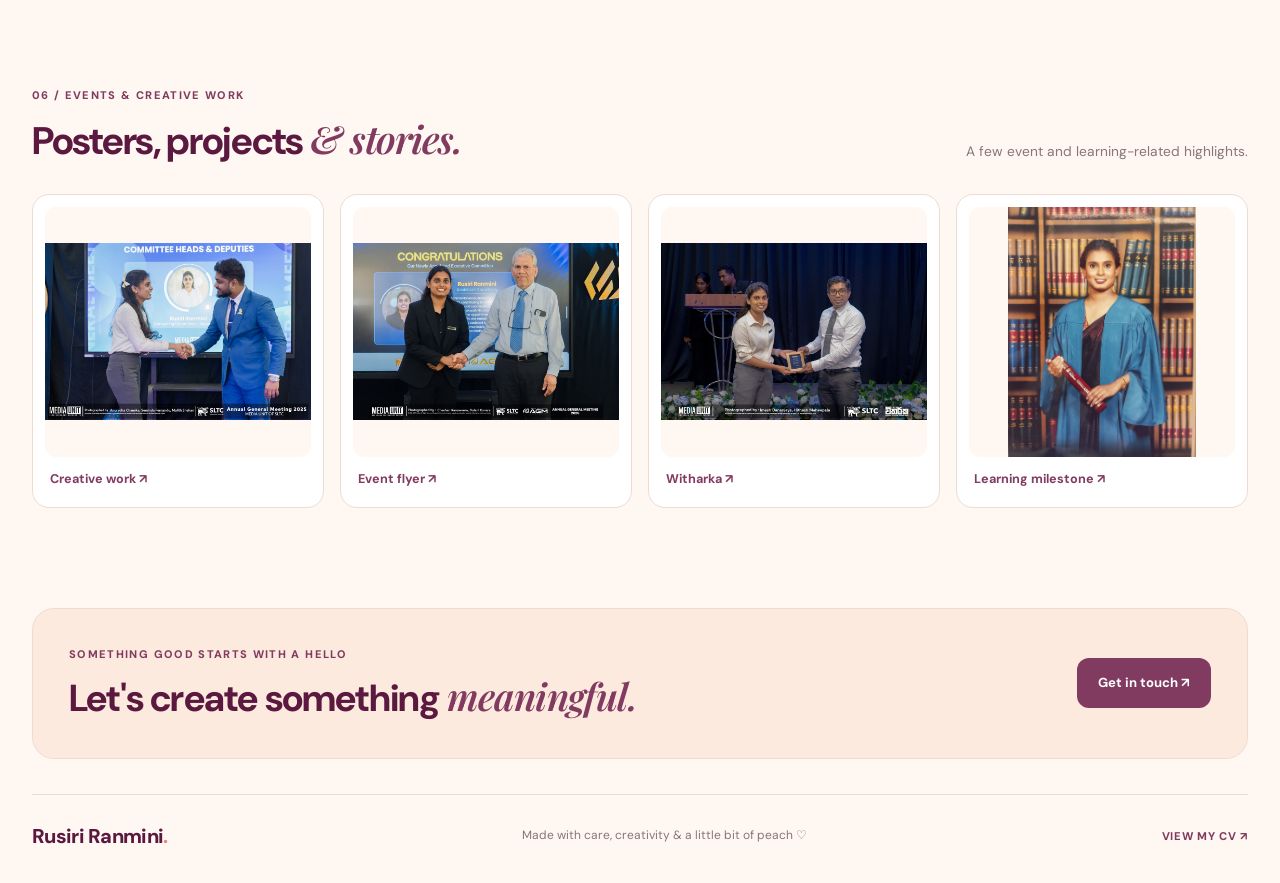
==== commit ed94e3fd: "Update portfolio design" ====
--- a/experience.html
+++ b/experience.html
@@ -365,9 +365,9 @@
           </a>
 
           <a class="flyer-card"
-             href="images/achievements/flyers/Witharka Assistant secretary.jpg"
-             target="_blank" rel="noopener">
-            <img src="images/achievements/flyers/Witharka Assistant secretary.jpg"
+             href="images/achievements/flyers/witharka assistant Secretary.jpg"
+             target="_blank" rel="noopener">
+            <img src="images/achievements/flyers/witharka assistant Secretary.jpg"
                  alt="Witharka creative work" loading="lazy">
             <span>Witharka ↗</span>
           </a>
